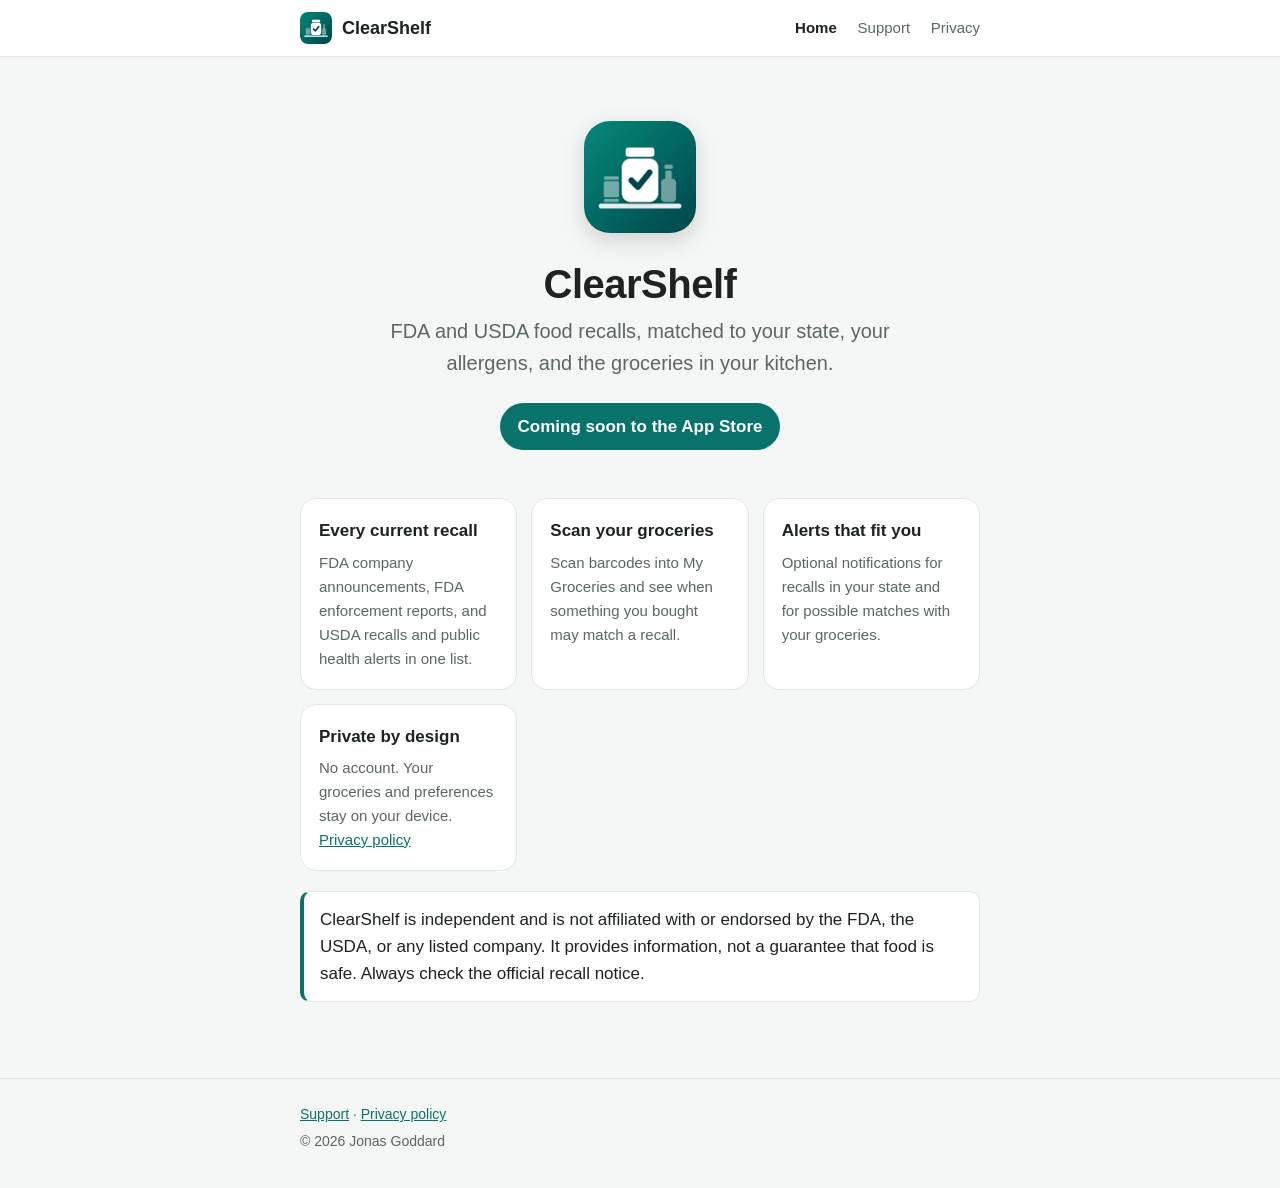
==== index.html @ 2f01baf9 "ClearShelf website: home, support, and privacy policy Co-Authored-By: Claude Opus 5.5 <noreply@anthr" ====
<!doctype html>
<html lang="en">
<head>
  <meta charset="utf-8">
  <meta name="viewport" content="width=device-width, initial-scale=1">
  <title>ClearShelf: food recalls for your kitchen</title>
  <meta name="description" content="ClearShelf is an iPhone and iPad app that shows FDA and USDA food recalls, matched to your state, your allergens, and the groceries you scan.">
  <link rel="icon" href="/images/favicon.png">
  <link rel="apple-touch-icon" href="/images/apple-touch-icon.png">
  <link rel="stylesheet" href="/style.css">
</head>
<body>
  <header class="site">
    <div class="wrap">
      <a class="brand" href="/"><img src="/images/favicon.png" alt="">ClearShelf</a>
      <nav>
        <a href="/" aria-current="page">Home</a>
        <a href="/support.html">Support</a>
        <a href="/privacy.html">Privacy</a>
      </nav>
    </div>
  </header>

  <main>
    <div class="wrap">
      <section class="hero">
        <img src="/images/icon.png" alt="ClearShelf app icon">
        <h1>ClearShelf</h1>
        <p class="lead">FDA and USDA food recalls, matched to your state, your allergens, and the groceries in your kitchen.</p>
        <span class="badge">Coming soon to the App Store</span>
      </section>

      <section class="cards" aria-label="What ClearShelf does">
        <div class="card">
          <h3>Every current recall</h3>
          <p>FDA company announcements, FDA enforcement reports, and USDA recalls and public health alerts in one list.</p>
        </div>
        <div class="card">
          <h3>Scan your groceries</h3>
          <p>Scan barcodes into My Groceries and see when something you bought may match a recall.</p>
        </div>
        <div class="card">
          <h3>Alerts that fit you</h3>
          <p>Optional notifications for recalls in your state and for possible matches with your groceries.</p>
        </div>
        <div class="card">
          <h3>Private by design</h3>
          <p>No account. Your groceries and preferences stay on your device. <a href="/privacy.html">Privacy policy</a></p>
        </div>
      </section>

      <div class="note">
        <p>ClearShelf is independent and is not affiliated with or endorsed by the FDA, the USDA, or any listed company. It provides information, not a guarantee that food is safe. Always check the official recall notice.</p>
      </div>
    </div>
  </main>

  <footer class="site">
    <div class="wrap">
      <p><a href="/support.html">Support</a> · <a href="/privacy.html">Privacy policy</a></p>
      <p>© 2026 Jonas Goddard</p>
    </div>
  </footer>
</body>
</html>
---- style.css ----
:root {
  --brand: #08736a;
  --brand-deep: #03474d;
  --bg: #f5f7f6;
  --card: #ffffff;
  --text: #1c2321;
  --muted: #5b6763;
  --line: #e1e7e4;
  color-scheme: light dark;
}

@media (prefers-color-scheme: dark) {
  :root {
    --brand: #59ccad;
    --brand-deep: #9be3cf;
    --bg: #0f1413;
    --card: #182120;
    --text: #e8eeec;
    --muted: #a3b0ac;
    --line: #2a3533;
  }
}

* { box-sizing: border-box; }

body {
  margin: 0;
  background: var(--bg);
  color: var(--text);
  font: 17px/1.6 -apple-system, BlinkMacSystemFont, "SF Pro Text", "Segoe UI", Roboto, Helvetica, Arial, sans-serif;
  -webkit-text-size-adjust: 100%;
}

a { color: var(--brand); }
a:hover { text-decoration-thickness: 2px; }

.wrap { max-width: 720px; margin: 0 auto; padding: 0 20px; }

header.site {
  border-bottom: 1px solid var(--line);
  background: var(--card);
}
header.site .wrap {
  display: flex; align-items: center; justify-content: space-between;
  gap: 12px; padding-top: 12px; padding-bottom: 12px; flex-wrap: wrap;
}
.brand { display: flex; align-items: center; gap: 10px; color: var(--text); text-decoration: none; font-weight: 700; font-size: 18px; }
.brand img { width: 32px; height: 32px; border-radius: 8px; }
nav a { margin-left: 16px; text-decoration: none; color: var(--muted); font-size: 15px; }
nav a:first-child { margin-left: 0; }
nav a[aria-current="page"] { color: var(--text); font-weight: 600; }

main { padding: 40px 0 56px; }

.hero { text-align: center; padding: 24px 0 8px; }
.hero img { width: 112px; height: 112px; border-radius: 26px; box-shadow: 0 8px 24px rgba(0,0,0,.15); }
.hero h1 { font-size: 40px; line-height: 1.15; margin: 20px 0 8px; letter-spacing: -0.5px; }
.hero p.lead { font-size: 20px; color: var(--muted); margin: 0 auto; max-width: 520px; }
.badge {
  display: inline-block; margin-top: 24px; padding: 10px 18px; border-radius: 999px;
  background: var(--brand); color: #fff; font-weight: 600; text-decoration: none;
}
@media (prefers-color-scheme: dark) { .badge { color: #0f1413; } }

.cards { display: grid; gap: 14px; margin-top: 40px; grid-template-columns: repeat(auto-fit, minmax(200px, 1fr)); }
.card { background: var(--card); border: 1px solid var(--line); border-radius: 16px; padding: 18px; }
.card h3 { margin: 0 0 6px; font-size: 17px; }
.card p { margin: 0; color: var(--muted); font-size: 15px; }

h1.page { font-size: 32px; line-height: 1.2; margin: 0 0 4px; letter-spacing: -0.3px; }
.meta { color: var(--muted); font-size: 15px; margin: 0 0 28px; }
h2 { font-size: 21px; margin: 36px 0 8px; }
h3 { font-size: 17px; margin: 22px 0 4px; }
ul { padding-left: 22px; }
li { margin: 4px 0; }
.note { background: var(--card); border: 1px solid var(--line); border-left: 4px solid var(--brand); border-radius: 10px; padding: 14px 16px; margin: 20px 0; }
.note p { margin: 0; }

footer.site { border-top: 1px solid var(--line); color: var(--muted); font-size: 14px; }
footer.site .wrap { padding-top: 20px; padding-bottom: 32px; }
footer.site p { margin: 4px 0; }
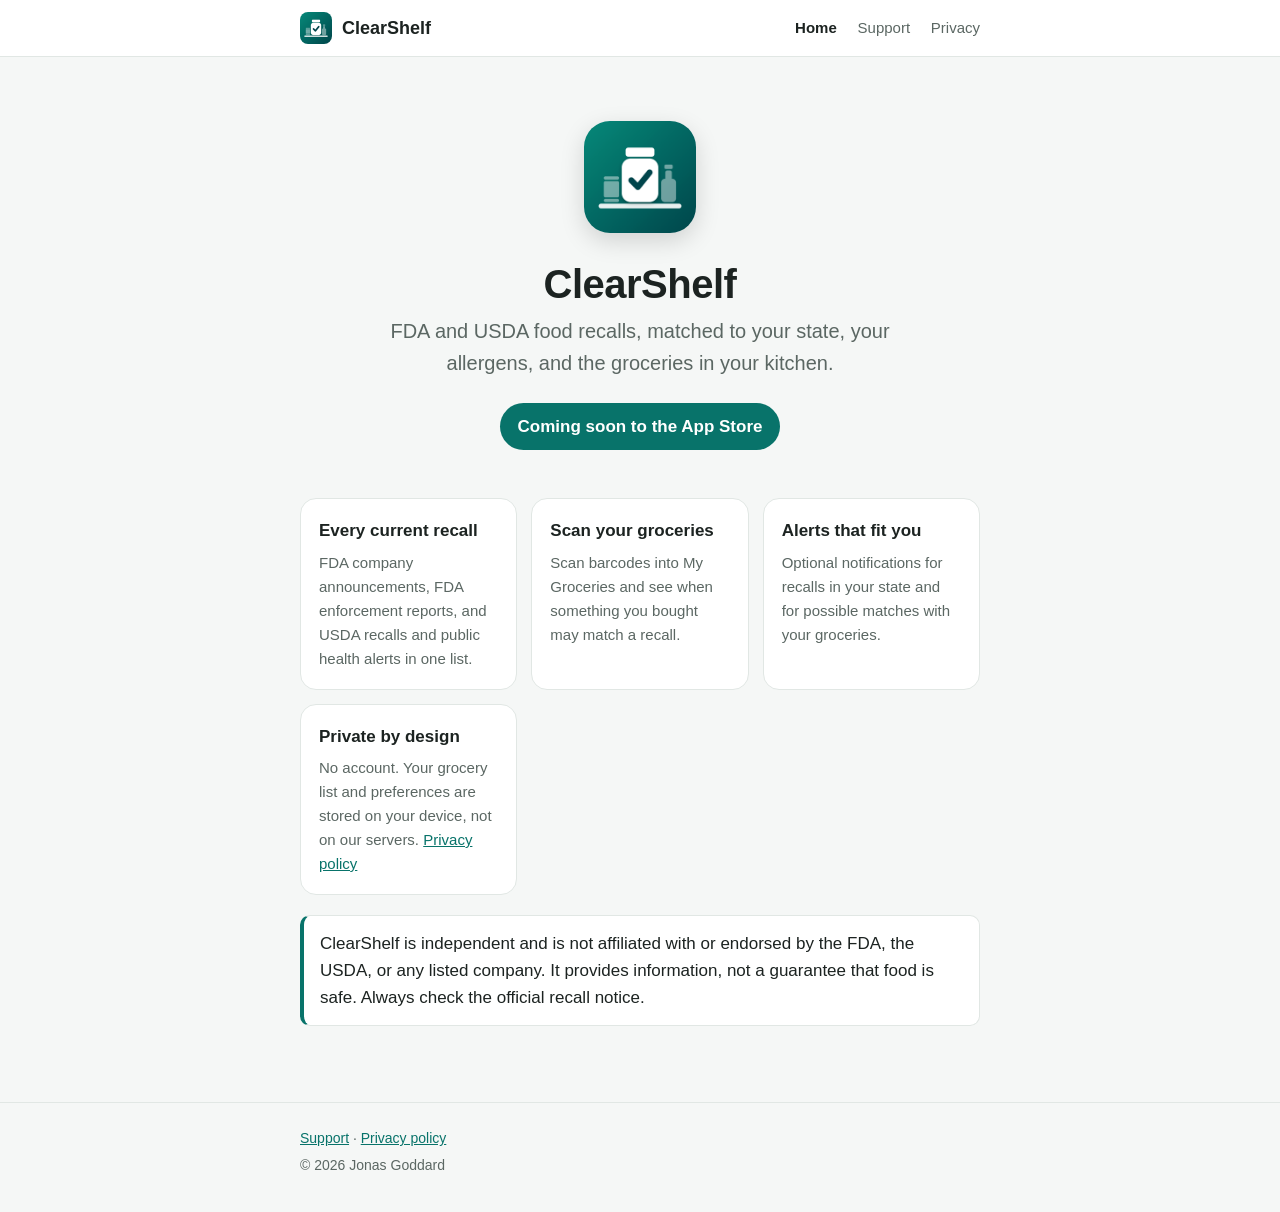
==== commit 0e005d68: "Privacy policy review: accuracy fixes and missing disclosures Matches the app's actual behavior (Pas" ====
--- a/index.html
+++ b/index.html
@@ -45,7 +45,7 @@
         </div>
         <div class="card">
           <h3>Private by design</h3>
-          <p>No account. Your groceries and preferences stay on your device. <a href="/privacy.html">Privacy policy</a></p>
+          <p>No account. Your grocery list and preferences are stored on your device, not on our servers. <a href="/privacy.html">Privacy policy</a></p>
         </div>
       </section>
 
--- a/style.css
+++ b/style.css
@@ -76,6 +76,23 @@
 .note { background: var(--card); border: 1px solid var(--line); border-left: 4px solid var(--brand); border-radius: 10px; padding: 14px 16px; margin: 20px 0; }
 .note p { margin: 0; }
 
+table.glance { width: 100%; border-collapse: collapse; font-size: 15px; background: var(--card); border: 1px solid var(--line); border-radius: 12px; overflow: hidden; }
+table.glance th, table.glance td { text-align: left; vertical-align: top; padding: 10px 12px; border-bottom: 1px solid var(--line); }
+table.glance th { font-size: 13px; color: var(--muted); font-weight: 600; }
+table.glance tr:last-child td { border-bottom: 0; }
+
+/* On narrow screens each row becomes a small card with labels. */
+@media (max-width: 640px) {
+  table.glance, table.glance tbody, table.glance tr, table.glance td { display: block; width: 100%; }
+  table.glance thead { display: none; }
+  table.glance { border: 0; background: none; }
+  table.glance tr { background: var(--card); border: 1px solid var(--line); border-radius: 12px; margin-bottom: 10px; padding: 6px 0; }
+  table.glance td { border: 0; padding: 4px 14px; }
+  table.glance td::before { content: attr(data-label); display: block; font-size: 12px; font-weight: 600; color: var(--muted); }
+  table.glance td:first-child { font-weight: 600; }
+  table.glance td:first-child::before { content: none; }
+}
+
 footer.site { border-top: 1px solid var(--line); color: var(--muted); font-size: 14px; }
 footer.site .wrap { padding-top: 20px; padding-bottom: 32px; }
 footer.site p { margin: 4px 0; }
